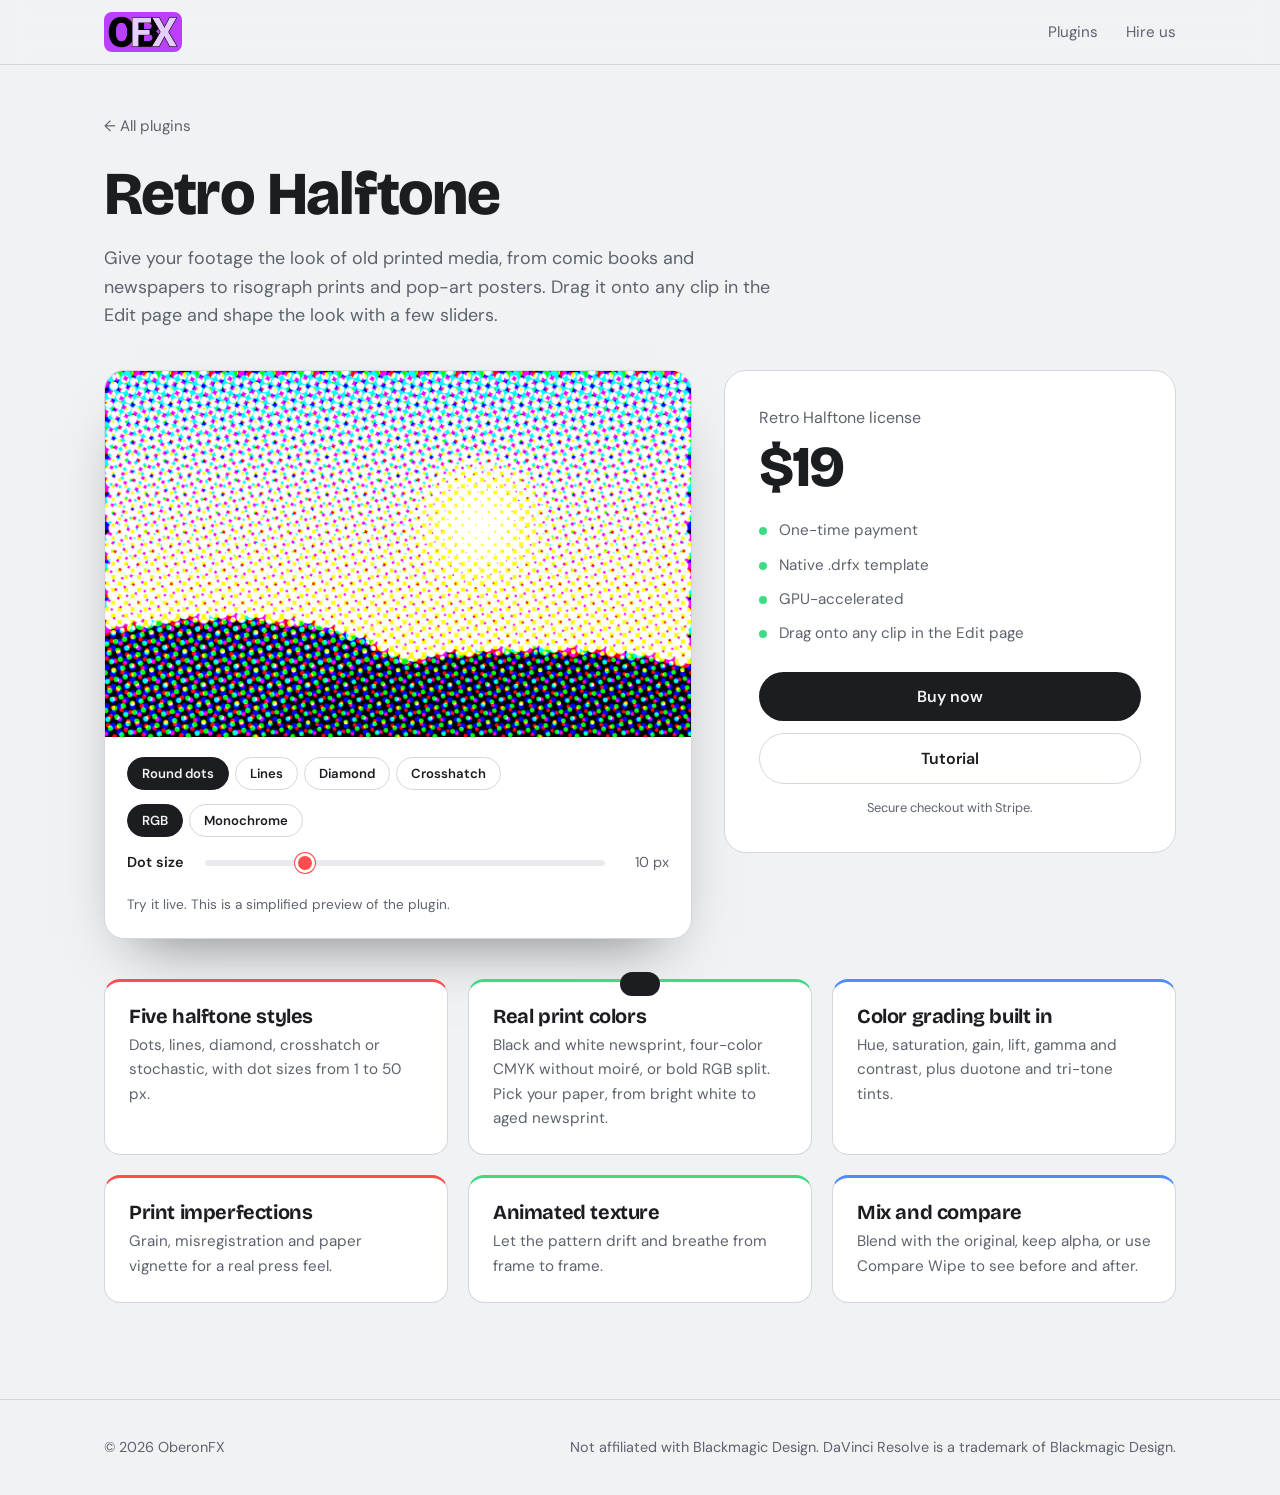
==== index.html @ e546869e "Add files via upload" ====
<!DOCTYPE html>
<html lang="en">
<head>
<meta charset="utf-8">
<meta name="viewport" content="width=device-width, initial-scale=1, viewport-fit=cover">
<title>Retro Halftone – Halftone Plugin for DaVinci Resolve | OberonFX</title>
<meta name="description" content="Retro Halftone is a GPU-accelerated DaVinci Resolve template that gives footage a vintage print look: comic dots, newsprint, risograph and pop art.">
<link rel="canonical" href="https://oberondhaene.github.io/OberonFX/retro-halftone/">
<link rel="icon" type="image/png" href="../favicon.png">
<meta property="og:type" content="website">
<meta property="og:site_name" content="OberonFX">
<meta property="og:title" content="Retro Halftone – Halftone Plugin for DaVinci Resolve | OberonFX">
<meta property="og:description" content="Retro Halftone is a GPU-accelerated DaVinci Resolve template that gives footage a vintage print look: comic dots, newsprint, risograph and pop art.">
<meta property="og:url" content="https://oberondhaene.github.io/OberonFX/retro-halftone/">
<meta property="og:image" content="https://oberondhaene.github.io/OberonFX/og-image.png">
<meta name="twitter:card" content="summary_large_image">
<meta name="twitter:title" content="Retro Halftone – Halftone Plugin for DaVinci Resolve | OberonFX">
<meta name="twitter:description" content="Retro Halftone is a GPU-accelerated DaVinci Resolve template that gives footage a vintage print look: comic dots, newsprint, risograph and pop art.">
<meta name="twitter:image" content="https://oberondhaene.github.io/OberonFX/og-image.png">
<link rel="preconnect" href="https://fonts.googleapis.com">
<link href="https://fonts.googleapis.com/css2?family=Bricolage+Grotesque:opsz,wght@12..96,500;12..96,700;12..96,800&family=DM+Sans:wght@400;500;600&display=swap" rel="stylesheet">
<link rel="stylesheet" href="../style.css">
<script type="application/ld+json">
{"@context":"https://schema.org","@type":"Product","name":"Retro Halftone","description":"Retro Halftone is a GPU-accelerated DaVinci Resolve template that gives footage a vintage print look: comic dots, newsprint, risograph and pop art.","image":"https://oberondhaene.github.io/OberonFX/og-image.png","brand":{"@type":"Brand","name":"OberonFX"},"offers":{"@type":"Offer","price":"19.00","priceCurrency":"USD","availability":"https://schema.org/InStock","url":"https://oberondhaene.github.io/OberonFX/retro-halftone/"}}
</script>
</head>
<body>
<nav><div class="wrap">
  <a class="logo" href="../" aria-label="OberonFX home"><img src="../logo.png" width="78" height="40" alt="OberonFX"></a>
  <div class="links"><a href="../#plugins">Plugins</a><a href="../#team">Hire us</a></div>
</div></nav>

<main>
<section style="padding-top:48px"><div class="wrap">
  <a class="back" href="../#plugins">← All plugins</a>
  <h1 style="font-size:clamp(2.4rem,5vw,3.8rem)">Retro Halftone</h1>
  <p class="intro">Give your footage the look of old printed media, from comic books and newspapers to risograph prints and pop-art posters. Drag it onto any clip in the Edit page and shape the look with a few sliders.</p>
  <div class="pg-grid">
    <div class="demo" aria-label="Retro Halftone live demo">
      <canvas class="cv" id="cv" width="640" height="400" role="img" aria-label="Halftone preview of a sunset"></canvas>
      <div class="controls">
        <div class="seg"><button data-pat="dots" aria-pressed="true">Round dots</button><button data-pat="lines" aria-pressed="false">Lines</button><button data-pat="diamond" aria-pressed="false">Diamond</button><button data-pat="cross" aria-pressed="false">Crosshatch</button></div>
        <div class="seg"><button data-mode="rgb" aria-pressed="true">RGB</button><button data-mode="mono" aria-pressed="false">Monochrome</button></div>
        <div class="ch" style="--c:var(--r);grid-template-columns:62px 1fr 52px"><label for="sz">Dot size</label><input id="sz" type="range" min="5" max="26" value="10"><output id="szo">10 px</output></div>
        <div class="demo-foot"><span>Try it live. This is a simplified preview of the plugin.</span></div>
      </div>
    </div>
    <aside class="buy" id="buy">
      <p class="badge-owned">✓ You own Retro Halftone</p>
      <p style="color:var(--muted);margin-bottom:8px">Retro Halftone license</p>
      <div class="big">$19</div>
      <ul><li>One-time payment</li><li>Native .drfx template</li><li>GPU-accelerated</li><li>Drag onto any clip in the Edit page</li></ul>
      <a class="btn" id="buyBtn" href="#">Buy now</a>
      <button class="btn dl" id="dlBtn">Download Retro Halftone</button>
      <a class="btn ghost" id="tutBtn" href="#" target="_blank" rel="noopener" style="margin-top:12px">Tutorial</a>
      <p class="note">Secure checkout with Stripe.</p>
    </aside>
  </div>
  <div class="featgrid">
    <div class="fcard"><h3>Five halftone styles</h3><p>Dots, lines, diamond, crosshatch or stochastic, with dot sizes from 1 to 50 px.</p></div>
    <div class="fcard"><h3>Real print colors</h3><p>Black and white newsprint, four-color CMYK without moiré, or bold RGB split. Pick your paper, from bright white to aged newsprint.</p></div>
    <div class="fcard"><h3>Color grading built in</h3><p>Hue, saturation, gain, lift, gamma and contrast, plus duotone and tri-tone tints.</p></div>
    <div class="fcard"><h3>Print imperfections</h3><p>Grain, misregistration and paper vignette for a real press feel.</p></div>
    <div class="fcard"><h3>Animated texture</h3><p>Let the pattern drift and breathe from frame to frame.</p></div>
    <div class="fcard"><h3>Mix and compare</h3><p>Blend with the original, keep alpha, or use Compare Wipe to see before and after.</p></div>
  </div>
</div></section>
</main>

<footer><div class="wrap"><span>© <span id="yr">2026</span> OberonFX</span><span>Not affiliated with Blackmagic Design. DaVinci Resolve is a trademark of Blackmagic Design.</span></div></footer>

<div class="toast" id="toast"></div>

<script>
// ---- CONFIG
// In Stripe, set the Payment Link’s success URL to this page followed by #paid.
const PAYMENT_LINK = "https://buy.stripe.com/bJe6oI9V73K21Mb4QB9MY01";
const DOWNLOAD_URL = "https://drive.google.com/drive/folders/1vEwv3GglMa76bEdZAZyiyL5EajBpy9Li?usp=sharing";
const TUTORIAL_URL = "https://youtu.be/P41u8GJo3FU";

const $ = id => document.getElementById(id);
const store = {
  get(){try{return localStorage.getItem("retrohalftone_owned")==="1"}catch(e){return false}},
  set(){try{localStorage.setItem("retrohalftone_owned","1")}catch(e){}}
};
$("yr").textContent = new Date().getFullYear();
function toast(msg){const t=$("toast");t.textContent=msg;t.classList.add("show");setTimeout(()=>t.classList.remove("show"),2600)}
function unlock(){$("buy").classList.add("unlocked")}

$("buyBtn").href = PAYMENT_LINK;
$("buyBtn").addEventListener("click",e=>{e.preventDefault();window.open(PAYMENT_LINK,"_top")});
$("tutBtn").href = TUTORIAL_URL;
$("dlBtn").onclick=()=>{ if(DOWNLOAD_URL)window.open(DOWNLOAD_URL,"_blank"); else toast("Add your installer link in DOWNLOAD_URL") };
if(store.get())unlock();

// Success URL for this plugin: this page followed by #paid
if(location.hash==="#paid"){store.set();unlock();toast("Payment received. Download unlocked.");try{history.replaceState(null,"",location.pathname)}catch(e){}}

// Live halftone preview
const cv=$("cv"),cx=cv.getContext("2d"),W=cv.width,H=cv.height;
const sc=document.createElement("canvas");sc.width=W;sc.height=H;const sx=sc.getContext("2d");
let g=sx.createLinearGradient(0,0,0,H*.7);g.addColorStop(0,"#5b7fb8");g.addColorStop(1,"#f6b47c");sx.fillStyle=g;sx.fillRect(0,0,W,H);
g=sx.createRadialGradient(410,170,0,410,170,80);g.addColorStop(0,"#fff6d8");g.addColorStop(.6,"#ffd27a");g.addColorStop(1,"rgba(255,210,122,0)");sx.fillStyle=g;sx.fillRect(300,60,220,220);
sx.fillStyle="#1e2a36";sx.beginPath();sx.ellipse(130,H,260,130,0,Math.PI,2*Math.PI);sx.fill();
sx.fillStyle="#16202a";sx.beginPath();sx.ellipse(470,H,300,95,0,Math.PI,2*Math.PI);sx.fill();
const px=sx.getImageData(0,0,W,H).data;
let pat="dots",mode="rgb",size=10;
const INK={c:"#00aeef",m:"#ec008c",y:"#ffe600",k:"#1b1b1b"};
function val(ch,x,y){
  const i=((y|0)*W+(x|0))*4,r=px[i]/255,gg=px[i+1]/255,b=px[i+2]/255;
  if(ch==="R")return r;if(ch==="G")return gg;if(ch==="B")return b;
  if(ch==="l")return 1-(.299*r+.587*gg+.114*b);
  const k=1-Math.max(r,gg,b);if(ch==="k")return k;
  const d=(1-k)||1;return ch==="c"?(1-r-k)/d:ch==="m"?(1-gg-k)/d:(1-b-k)/d;
}
function pass(ch,ang,col){
  const s=size,R=Math.hypot(W,H)/2,rad=ang*Math.PI/180,co=Math.cos(rad),si=Math.sin(rad);
  cx.save();cx.translate(W/2,H/2);cx.rotate(rad);cx.fillStyle=col;
  for(let u=-R;u<R;u+=s)for(let v=-R;v<R;v+=s){
    const wx=W/2+u*co-v*si,wy=H/2+u*si+v*co;
    if(wx<0||wy<0||wx>=W||wy>=H)continue;
    const a=Math.min(1,Math.max(0,val(ch,wx,wy)));if(a<.03)continue;
    if(pat==="dots"){cx.beginPath();cx.arc(u,v,s*.72*Math.sqrt(a),0,7);cx.fill()}
    else if(pat==="lines")cx.fillRect(u-s/2,v-s*a/2,s,s*a);
    else if(pat==="diamond"){const r=s*.9*Math.sqrt(a);cx.beginPath();cx.moveTo(u,v-r);cx.lineTo(u+r,v);cx.lineTo(u,v+r);cx.lineTo(u-r,v);cx.fill()}
    else{cx.fillRect(u-s/2,v-s*a*.3,s,s*a*.6);cx.fillRect(u-s*a*.3,v-s/2,s*a*.6,s)}
  }
  cx.restore();
}
function render(){
  cx.globalCompositeOperation="source-over";cx.fillStyle=mode==="rgb"?"#000":"#f1e8d2";cx.fillRect(0,0,W,H);
  cx.globalCompositeOperation=mode==="rgb"?"lighter":"multiply";
  if(mode==="mono")pass("l",45,INK.k);else{pass("R",15,"#f00");pass("G",75,"#0f0");pass("B",45,"#00f")}
  cx.globalCompositeOperation="source-over";
}
function seg(attr,set){const bs=document.querySelectorAll("["+attr+"]");bs.forEach(b=>b.onclick=()=>{set(b.getAttribute(attr));bs.forEach(x=>x.setAttribute("aria-pressed",x===b));render()})}
seg("data-pat",v=>pat=v);seg("data-mode",v=>mode=v);
$("sz").oninput=e=>{size=+e.target.value;$("szo").textContent=size+" px";render()};
render();
</script>
</body>
</html>
---- style.css ----
:root{
  --bg:#202226;--panel:#2a2d32;--panel2:#33363c;--line:#41454c;--text:#eceef1;--muted:#9aa0aa;
  --r:#ff4d4d;--g:#3ddc84;--b:#4d8dff;--accent:#ff4d4d;--btn-text:#16171a;
  color-scheme:dark;box-sizing:border-box;
  padding-top:env(safe-area-inset-top,0px);padding-bottom:env(safe-area-inset-bottom,0px);
}
@media (prefers-color-scheme:light){:root:not([data-theme="dark"]){
  --bg:#f1f2f4;--panel:#fff;--panel2:#e8eaee;--line:#d3d6dc;--text:#1b1d21;--muted:#5d636d;--btn-text:#fff;color-scheme:light}}
:root[data-theme="light"]{--bg:#f1f2f4;--panel:#fff;--panel2:#e8eaee;--line:#d3d6dc;--text:#1b1d21;--muted:#5d636d;--btn-text:#fff;color-scheme:light}
*,*::before,*::after{box-sizing:border-box}
html{scroll-behavior:smooth;scroll-padding-top:80px}
body{margin:0;background:var(--bg);color:var(--text);font:400 16px/1.6 "DM Sans",system-ui,sans-serif;-webkit-font-smoothing:antialiased}
h1,h2,h3{font-family:"Bricolage Grotesque","DM Sans",sans-serif;line-height:1.05;margin:0;letter-spacing:-.02em}
h1{font-size:clamp(2.6rem,6.5vw,5rem);font-weight:800}
h2{font-size:clamp(1.9rem,4vw,2.9rem);font-weight:700}
h3{font-size:1.25rem;font-weight:700}
p{margin:0}
a{color:inherit}
.wrap{max-width:1120px;margin:0 auto;padding:0 24px}
section{padding:96px 0}
:focus-visible{outline:2px solid var(--b);outline-offset:3px;border-radius:6px}

/* nav */
nav{position:sticky;top:0;z-index:20;background:color-mix(in srgb,var(--bg) 85%,transparent);backdrop-filter:blur(12px);border-bottom:1px solid var(--line)}
nav .wrap{display:flex;align-items:center;justify-content:space-between;height:64px}
.logo{font:800 1.2rem "Bricolage Grotesque",sans-serif;text-decoration:none;display:flex;align-items:center;gap:10px}
.logo i{display:flex;gap:3px}.logo i b{width:6px;height:18px;border-radius:2px}
.logo i b:nth-child(1){background:var(--r);transform:translateY(3px)}.logo i b:nth-child(2){background:var(--g)}.logo i b:nth-child(3){background:var(--b);transform:translateY(-3px)}
.links{display:flex;gap:28px;align-items:center;font-size:.95rem;color:var(--muted)}
.links a{text-decoration:none;transition:color .2s}.links a:hover{color:var(--text)}
@media(max-width:640px){.links a:not(.btn){display:none}}

/* buttons */
.btn{display:inline-flex;align-items:center;justify-content:center;gap:8px;border:0;cursor:pointer;font:600 1rem "DM Sans",sans-serif;padding:14px 26px;border-radius:999px;background:var(--text);color:var(--bg);text-decoration:none;transition:transform .2s,box-shadow .2s}
.btn:hover{transform:translateY(-2px);box-shadow:0 10px 24px -8px color-mix(in srgb,var(--text) 45%,transparent)}
.btn:active{transform:translateY(0)}
.btn.sm{padding:9px 18px;font-size:.9rem}
.btn.ghost{background:transparent;color:var(--text);border:1px solid var(--line);box-shadow:none}
.btn.ghost:hover{border-color:var(--text)}
.btn[disabled]{opacity:.5;cursor:not-allowed;transform:none;box-shadow:none}

/* hero */
.hero{padding:72px 0 40px}
.hero .wrap{display:grid;grid-template-columns:1fr 1.15fr;gap:56px;align-items:center}
@media(max-width:900px){.hero .wrap{grid-template-columns:1fr}}
.hero p.lead{color:var(--muted);font-size:1.15rem;max-width:44ch;margin:22px 0 32px}
.hero h1 span{display:block;animation:rise .9s cubic-bezier(.2,.8,.2,1) both}
.hero h1 span:nth-child(2){animation-delay:.12s}.hero h1 span:nth-child(3){animation-delay:.24s}
@keyframes rise{from{opacity:0;transform:translateY(32px)}to{opacity:1;transform:none}}
.cta-row{display:flex;gap:12px;flex-wrap:wrap;align-items:center}
.price-note{color:var(--muted);font-size:.9rem}

/* live demo */
.demo{background:var(--panel);border:1px solid var(--line);border-radius:20px;overflow:hidden;box-shadow:0 30px 60px -30px rgba(0,0,0,.5)}
.scene{position:relative;aspect-ratio:16/10;overflow:hidden;background:linear-gradient(#5b7fb8 0%,#e8a87c 55%,#f6d6a8 70%,#2b3a4a 70%)}
.scene .sun{position:absolute;left:62%;top:42%;width:18%;aspect-ratio:1;border-radius:50%;background:radial-gradient(#fff6d8,#ffd27a 60%,transparent 72%)}
.scene .hill{position:absolute;bottom:0;left:-10%;width:70%;height:42%;background:#1e2a36;border-radius:60% 40% 0 0}
.scene .hill.two{left:35%;width:80%;height:34%;background:#16202a;border-radius:50% 50% 0 0}
.scene .ramp{position:absolute;left:0;right:0;bottom:0;height:9%;background:linear-gradient(90deg,#000,#fff)}
.scene .chip{position:absolute;top:12px;left:12px;font-size:.75rem;font-weight:600;padding:4px 10px;border-radius:99px;background:rgba(0,0,0,.55);color:#fff}
.controls{padding:20px 22px 22px;display:grid;gap:14px}
.ch{display:grid;grid-template-columns:18px 1fr 52px;gap:14px;align-items:center;font-size:.9rem}
.ch label{font-weight:600}
.ch output{text-align:right;font-variant-numeric:tabular-nums;color:var(--muted)}
input[type=range]{-webkit-appearance:none;appearance:none;width:100%;height:6px;border-radius:99px;background:var(--panel2);outline-offset:6px;cursor:pointer}
input[type=range]::-webkit-slider-thumb{-webkit-appearance:none;width:20px;height:20px;border-radius:50%;background:var(--c);border:3px solid var(--panel);box-shadow:0 0 0 1px var(--c);transition:transform .15s}
input[type=range]::-webkit-slider-thumb:hover{transform:scale(1.2)}
input[type=range]::-moz-range-thumb{width:16px;height:16px;border-radius:50%;background:var(--c);border:3px solid var(--panel)}
.demo-foot{display:flex;justify-content:space-between;align-items:center;padding-top:6px;color:var(--muted);font-size:.85rem}
.demo-foot button{background:none;border:0;color:var(--text);cursor:pointer;font:600 .85rem "DM Sans";text-decoration:underline}

/* plugins grid */
.sec-head{display:flex;justify-content:space-between;align-items:end;gap:24px;flex-wrap:wrap;margin-bottom:40px}
.sec-head p{color:var(--muted);max-width:42ch}
.grid{display:grid;grid-template-columns:repeat(auto-fill,minmax(300px,1fr));gap:20px}
.card{background:var(--panel);border:1px solid var(--line);border-radius:18px;padding:26px;display:flex;flex-direction:column;gap:14px;transition:border-color .25s,transform .25s}
.card.main:hover{border-color:var(--r);transform:translateY(-4px)}
.card .thumb{height:120px;border-radius:12px;background:linear-gradient(90deg,var(--r),var(--g),var(--b));position:relative;overflow:hidden}
.card .thumb::after{content:"";position:absolute;inset:0;background:repeating-linear-gradient(90deg,transparent 0 11px,rgba(0,0,0,.18) 11px 12px)}
.card p{color:var(--muted);font-size:.95rem}
.card .row{display:flex;justify-content:space-between;align-items:center;margin-top:auto;padding-top:8px}
.card .price{font:700 1.4rem "Bricolage Grotesque"}
.card.soon{border-style:dashed;background:transparent;justify-content:center;align-items:flex-start}
.tag{font-size:.75rem;font-weight:600;padding:3px 10px;border-radius:99px;background:var(--panel2);color:var(--muted)}

/* product detail */
.detail .wrap{display:grid;grid-template-columns:1fr 1fr;gap:56px}
@media(max-width:860px){.detail .wrap{grid-template-columns:1fr}}
.feats{display:grid;gap:22px;margin-top:32px}
.feats div{padding-left:18px;border-left:3px solid var(--line)}
.feats div:nth-child(1){border-color:var(--r)}.feats div:nth-child(2){border-color:var(--g)}.feats div:nth-child(3){border-color:var(--b)}
.feats h3{margin-bottom:4px}.feats p{color:var(--muted)}
.buy{background:var(--panel);border:1px solid var(--line);border-radius:22px;padding:34px;align-self:start;position:sticky;top:96px}
.buy .big{font:800 3.6rem "Bricolage Grotesque";letter-spacing:-.03em;line-height:1}
.buy ul{list-style:none;padding:0;margin:22px 0 26px;display:grid;gap:10px;color:var(--muted);font-size:.95rem}
.buy li::before{content:"";display:inline-block;width:8px;height:8px;border-radius:50%;background:var(--g);margin-right:12px}
.buy .btn{width:100%}
.dl{display:none;margin-top:14px}
.unlocked .dl{display:block}
.unlocked #buyBtn{display:none}
.badge-owned{display:none;color:var(--g);font-weight:600;margin-bottom:12px}
.unlocked .badge-owned{display:block}

/* faq */
details{border-bottom:1px solid var(--line);padding:20px 0}
summary{cursor:pointer;font-weight:600;list-style:none;display:flex;justify-content:space-between}
summary::after{content:"+";transition:transform .25s;font-size:1.3rem;line-height:1}
details[open] summary::after{transform:rotate(45deg)}
details p{color:var(--muted);margin-top:10px;max-width:62ch}
footer{border-top:1px solid var(--line);padding:36px 0;color:var(--muted);font-size:.9rem}
footer .wrap{display:flex;justify-content:space-between;flex-wrap:wrap;gap:12px}

/* checkout modal */
.overlay{position:fixed;inset:0;z-index:50;background:rgba(10,11,13,.65);backdrop-filter:blur(6px);display:flex;align-items:center;justify-content:center;padding:20px;opacity:0;pointer-events:none;transition:opacity .25s}
.overlay.open{opacity:1;pointer-events:auto}
.modal{width:100%;max-width:440px;background:var(--panel);border:1px solid var(--line);border-radius:22px;padding:30px;transform:translateY(24px) scale(.97);transition:transform .35s cubic-bezier(.2,.9,.3,1.2);max-height:92vh;overflow:auto}
.overlay.open .modal{transform:none}
.modal h3{font-size:1.5rem;margin-bottom:18px}
.line{display:flex;justify-content:space-between;padding:12px 0;border-bottom:1px solid var(--line)}
.line.total{font-weight:700;font-size:1.1rem;border:0}
.field{display:grid;gap:6px;margin:16px 0 4px}
.field label{font-size:.85rem;font-weight:600}
.field input{font:inherit;color:var(--text);background:var(--bg);border:1px solid var(--line);border-radius:10px;padding:12px 14px}
.field input:focus{outline:2px solid var(--b);border-color:transparent}
.err{color:var(--r);font-size:.85rem;min-height:1.2em;margin-top:4px}
.modal .btn{width:100%;margin-top:8px}
.note{font-size:.8rem;color:var(--muted);margin-top:14px;text-align:center}
.x{float:right;background:none;border:0;color:var(--muted);font-size:1.6rem;cursor:pointer;line-height:1}
.success{text-align:center;padding:10px 0}
.success svg{width:64px;height:64px;margin-bottom:12px}
.success circle,.success path{fill:none;stroke:var(--g);stroke-width:4;stroke-linecap:round;stroke-linejoin:round;stroke-dasharray:200;stroke-dashoffset:200;animation:draw .7s .1s forwards}
.success path{animation-delay:.5s;stroke-dasharray:60;stroke-dashoffset:60}
@keyframes draw{to{stroke-dashoffset:0}}
.toast{position:fixed;left:50%;bottom:calc(24px + env(safe-area-inset-bottom,0px));transform:translate(-50%,120px);background:var(--text);color:var(--bg);padding:12px 20px;border-radius:99px;font-weight:600;font-size:.9rem;transition:transform .35s;z-index:60}
.toast.show{transform:translate(-50%,0)}
@media(prefers-reduced-motion:reduce){*,*::before,*::after{animation:none!important;transition:none!important}html{scroll-behavior:auto}}

.seg{display:flex;gap:6px;flex-wrap:wrap}
.seg button{font:600 .82rem "DM Sans",sans-serif;padding:7px 14px;border-radius:99px;border:1px solid var(--line);background:transparent;color:var(--text);cursor:pointer;transition:background .2s,color .2s}
.seg button[aria-pressed=true]{background:var(--text);color:var(--bg);border-color:var(--text)}
.cv{display:block;width:100%;height:auto;background:#f1e8d2}
.cl{display:flex;justify-content:space-between;align-items:center;gap:12px;flex-wrap:wrap;font-size:.85rem;color:var(--muted)}
.card .thumb.ht{background:radial-gradient(circle at 25% 25%,#00aeef 26%,transparent 28%) 0 0/18px 18px,radial-gradient(circle at 75% 75%,#ec008c 26%,transparent 28%) 0 0/18px 18px,#f1e8d2}
.card .thumb.ht::after{display:none}
.feats div:nth-child(3n+1){border-color:var(--r)}.feats div:nth-child(3n+2){border-color:var(--g)}.feats div:nth-child(3n){border-color:var(--b)}

[hidden]{display:none!important}
.logo img{height:40px;width:auto;display:block;border-radius:8px}
.back{display:inline-block;color:var(--muted);text-decoration:none;font-size:.95rem;margin-bottom:24px;transition:color .2s}
.back:hover{color:var(--text)}
.intro{color:var(--muted);font-size:1.12rem;max-width:56ch;margin:18px 0 40px}
.pg-grid{display:grid;grid-template-columns:1.3fr 1fr;gap:32px;align-items:start}
@media(max-width:900px){.pg-grid{grid-template-columns:1fr}}
.featgrid{display:grid;grid-template-columns:repeat(auto-fit,minmax(260px,1fr));gap:20px;margin-top:40px}
.fcard{background:var(--panel);border:1px solid var(--line);border-radius:16px;padding:24px;border-top:3px solid var(--r)}
.fcard:nth-child(3n+2){border-top-color:var(--g)}.fcard:nth-child(3n){border-top-color:var(--b)}
.fcard h3{margin-bottom:6px}.fcard p{color:var(--muted);font-size:.95rem}
a.card{text-decoration:none;color:inherit}
.card .go{font-weight:600;font-size:.9rem}
.card:hover .go{text-decoration:underline}
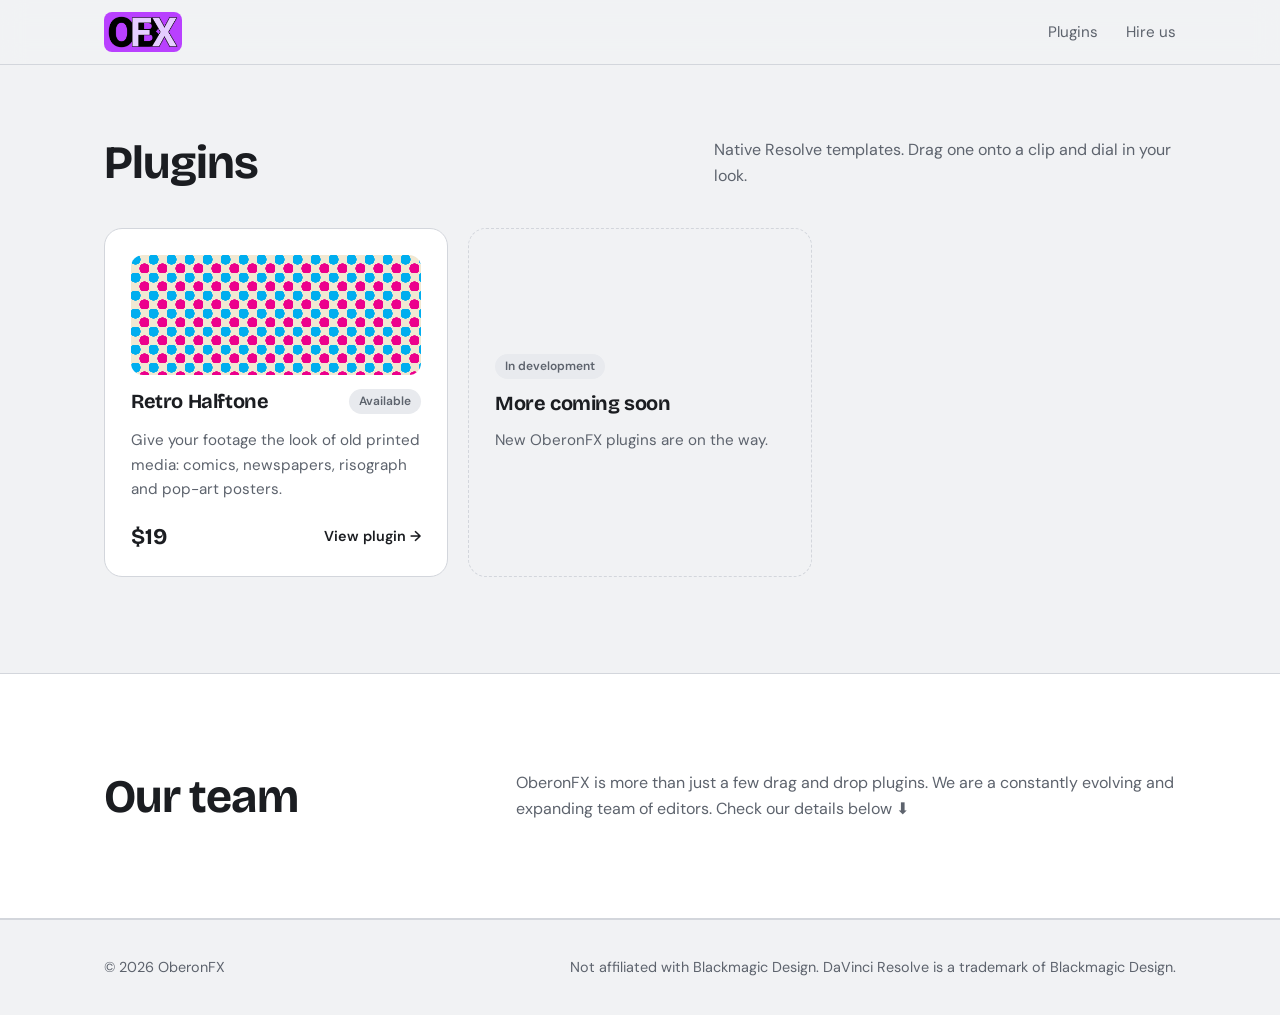
==== commit e08bff1f: "Add files via upload" ====
--- a/index.html
+++ b/index.html
@@ -3,140 +3,60 @@
 <head>
 <meta charset="utf-8">
 <meta name="viewport" content="width=device-width, initial-scale=1, viewport-fit=cover">
-<title>Retro Halftone – Halftone Plugin for DaVinci Resolve | OberonFX</title>
-<meta name="description" content="Retro Halftone is a GPU-accelerated DaVinci Resolve template that gives footage a vintage print look: comic dots, newsprint, risograph and pop art.">
-<link rel="canonical" href="https://oberondhaene.github.io/OberonFX/retro-halftone/">
-<link rel="icon" type="image/png" href="../favicon.png">
+<title>OberonFX – DaVinci Resolve Plugins</title>
+<meta name="description" content="OberonFX makes GPU-accelerated plugins for everyone. Browse effects like Retro Halftone and give your footage a distinctive look.">
+<link rel="canonical" href="https://oberondhaene.github.io/OberonFX/">
+<link rel="icon" type="image/png" href="favicon.png">
 <meta property="og:type" content="website">
 <meta property="og:site_name" content="OberonFX">
-<meta property="og:title" content="Retro Halftone – Halftone Plugin for DaVinci Resolve | OberonFX">
-<meta property="og:description" content="Retro Halftone is a GPU-accelerated DaVinci Resolve template that gives footage a vintage print look: comic dots, newsprint, risograph and pop art.">
-<meta property="og:url" content="https://oberondhaene.github.io/OberonFX/retro-halftone/">
+<meta property="og:title" content="OberonFX – DaVinci Resolve Plugins">
+<meta property="og:description" content="OberonFX makes GPU-accelerated plugins for everyone. Browse effects like Retro Halftone and give your footage a distinctive look.">
+<meta property="og:url" content="https://oberondhaene.github.io/OberonFX/">
 <meta property="og:image" content="https://oberondhaene.github.io/OberonFX/og-image.png">
 <meta name="twitter:card" content="summary_large_image">
-<meta name="twitter:title" content="Retro Halftone – Halftone Plugin for DaVinci Resolve | OberonFX">
-<meta name="twitter:description" content="Retro Halftone is a GPU-accelerated DaVinci Resolve template that gives footage a vintage print look: comic dots, newsprint, risograph and pop art.">
+<meta name="twitter:title" content="OberonFX – DaVinci Resolve Plugins">
+<meta name="twitter:description" content="OberonFX makes GPU-accelerated plugins for everyone. Browse effects like Retro Halftone and give your footage a distinctive look.">
 <meta name="twitter:image" content="https://oberondhaene.github.io/OberonFX/og-image.png">
 <link rel="preconnect" href="https://fonts.googleapis.com">
 <link href="https://fonts.googleapis.com/css2?family=Bricolage+Grotesque:opsz,wght@12..96,500;12..96,700;12..96,800&family=DM+Sans:wght@400;500;600&display=swap" rel="stylesheet">
-<link rel="stylesheet" href="../style.css">
-<script type="application/ld+json">
-{"@context":"https://schema.org","@type":"Product","name":"Retro Halftone","description":"Retro Halftone is a GPU-accelerated DaVinci Resolve template that gives footage a vintage print look: comic dots, newsprint, risograph and pop art.","image":"https://oberondhaene.github.io/OberonFX/og-image.png","brand":{"@type":"Brand","name":"OberonFX"},"offers":{"@type":"Offer","price":"19.00","priceCurrency":"USD","availability":"https://schema.org/InStock","url":"https://oberondhaene.github.io/OberonFX/retro-halftone/"}}
-</script>
+<link rel="stylesheet" href="style.css">
 </head>
 <body>
 <nav><div class="wrap">
-  <a class="logo" href="../" aria-label="OberonFX home"><img src="../logo.png" width="78" height="40" alt="OberonFX"></a>
-  <div class="links"><a href="../#plugins">Plugins</a><a href="../#team">Hire us</a></div>
+  <a class="logo" href="./" aria-label="OberonFX home"><img src="logo.png" width="78" height="40" alt="OberonFX"></a>
+  <div class="links"><a href="#plugins">Plugins</a><a href="#team">Hire us</a></div>
 </div></nav>
 
-<main>
-<section style="padding-top:48px"><div class="wrap">
-  <a class="back" href="../#plugins">← All plugins</a>
-  <h1 style="font-size:clamp(2.4rem,5vw,3.8rem)">Retro Halftone</h1>
-  <p class="intro">Give your footage the look of old printed media, from comic books and newspapers to risograph prints and pop-art posters. Drag it onto any clip in the Edit page and shape the look with a few sliders.</p>
-  <div class="pg-grid">
-    <div class="demo" aria-label="Retro Halftone live demo">
-      <canvas class="cv" id="cv" width="640" height="400" role="img" aria-label="Halftone preview of a sunset"></canvas>
-      <div class="controls">
-        <div class="seg"><button data-pat="dots" aria-pressed="true">Round dots</button><button data-pat="lines" aria-pressed="false">Lines</button><button data-pat="diamond" aria-pressed="false">Diamond</button><button data-pat="cross" aria-pressed="false">Crosshatch</button></div>
-        <div class="seg"><button data-mode="rgb" aria-pressed="true">RGB</button><button data-mode="mono" aria-pressed="false">Monochrome</button></div>
-        <div class="ch" style="--c:var(--r);grid-template-columns:62px 1fr 52px"><label for="sz">Dot size</label><input id="sz" type="range" min="5" max="26" value="10"><output id="szo">10 px</output></div>
-        <div class="demo-foot"><span>Try it live. This is a simplified preview of the plugin.</span></div>
-      </div>
-    </div>
-    <aside class="buy" id="buy">
-      <p class="badge-owned">✓ You own Retro Halftone</p>
-      <p style="color:var(--muted);margin-bottom:8px">Retro Halftone license</p>
-      <div class="big">$19</div>
-      <ul><li>One-time payment</li><li>Native .drfx template</li><li>GPU-accelerated</li><li>Drag onto any clip in the Edit page</li></ul>
-      <a class="btn" id="buyBtn" href="#">Buy now</a>
-      <button class="btn dl" id="dlBtn">Download Retro Halftone</button>
-      <a class="btn ghost" id="tutBtn" href="#" target="_blank" rel="noopener" style="margin-top:12px">Tutorial</a>
-      <p class="note">Secure checkout with Stripe.</p>
-    </aside>
+<main id="home">
+<section id="plugins" style="padding-top:72px"><div class="wrap">
+  <div class="sec-head"><h1 style="font-size:clamp(1.9rem,4vw,2.9rem);font-weight:700">Plugins</h1><p>Native Resolve templates. Drag one onto a clip and dial in your look.</p></div>
+  <div class="grid">
+    <a class="card main" href="retro-halftone/" aria-label="Open Retro Halftone">
+      <div class="thumb ht"></div>
+      <div style="display:flex;justify-content:space-between;align-items:center"><h3>Retro Halftone</h3><span class="tag">Available</span></div>
+      <p>Give your footage the look of old printed media: comics, newspapers, risograph and pop-art posters.</p>
+      <div class="row"><span class="price">$19</span><span class="go">View plugin →</span></div>
+    </a>
+    <article class="card soon">
+      <span class="tag">In development</span>
+      <h3>More coming soon</h3>
+      <p>New OberonFX plugins are on the way.</p>
+    </article>
   </div>
-  <div class="featgrid">
-    <div class="fcard"><h3>Five halftone styles</h3><p>Dots, lines, diamond, crosshatch or stochastic, with dot sizes from 1 to 50 px.</p></div>
-    <div class="fcard"><h3>Real print colors</h3><p>Black and white newsprint, four-color CMYK without moiré, or bold RGB split. Pick your paper, from bright white to aged newsprint.</p></div>
-    <div class="fcard"><h3>Color grading built in</h3><p>Hue, saturation, gain, lift, gamma and contrast, plus duotone and tri-tone tints.</p></div>
-    <div class="fcard"><h3>Print imperfections</h3><p>Grain, misregistration and paper vignette for a real press feel.</p></div>
-    <div class="fcard"><h3>Animated texture</h3><p>Let the pattern drift and breathe from frame to frame.</p></div>
-    <div class="fcard"><h3>Mix and compare</h3><p>Blend with the original, keep alpha, or use Compare Wipe to see before and after.</p></div>
-  </div>
+</div></section>
+
+
+<section id="team" style="background:var(--panel);border-block:1px solid var(--line)"><div class="wrap">
+  <div class="sec-head" style="margin-bottom:0"><h2>Our team</h2><p style="max-width:60ch">OberonFX is more than just a few drag and drop plugins. We are a constantly evolving and expanding team of editors. Check our details below ⬇️</p></div>
 </div></section>
 </main>
 
 <footer><div class="wrap"><span>© <span id="yr">2026</span> OberonFX</span><span>Not affiliated with Blackmagic Design. DaVinci Resolve is a trademark of Blackmagic Design.</span></div></footer>
 
-<div class="toast" id="toast"></div>
-
 <script>
-// ---- CONFIG
-// In Stripe, set the Payment Link’s success URL to this page followed by #paid.
-const PAYMENT_LINK = "https://buy.stripe.com/bJe6oI9V73K21Mb4QB9MY01";
-const DOWNLOAD_URL = "https://drive.google.com/drive/folders/1vEwv3GglMa76bEdZAZyiyL5EajBpy9Li?usp=sharing";
-const TUTORIAL_URL = "https://youtu.be/P41u8GJo3FU";
-
-const $ = id => document.getElementById(id);
-const store = {
-  get(){try{return localStorage.getItem("retrohalftone_owned")==="1"}catch(e){return false}},
-  set(){try{localStorage.setItem("retrohalftone_owned","1")}catch(e){}}
-};
-$("yr").textContent = new Date().getFullYear();
-function toast(msg){const t=$("toast");t.textContent=msg;t.classList.add("show");setTimeout(()=>t.classList.remove("show"),2600)}
-function unlock(){$("buy").classList.add("unlocked")}
-
-$("buyBtn").href = PAYMENT_LINK;
-$("buyBtn").addEventListener("click",e=>{e.preventDefault();window.open(PAYMENT_LINK,"_top")});
-$("tutBtn").href = TUTORIAL_URL;
-$("dlBtn").onclick=()=>{ if(DOWNLOAD_URL)window.open(DOWNLOAD_URL,"_blank"); else toast("Add your installer link in DOWNLOAD_URL") };
-if(store.get())unlock();
-
-// Success URL for this plugin: this page followed by #paid
-if(location.hash==="#paid"){store.set();unlock();toast("Payment received. Download unlocked.");try{history.replaceState(null,"",location.pathname)}catch(e){}}
-
-// Live halftone preview
-const cv=$("cv"),cx=cv.getContext("2d"),W=cv.width,H=cv.height;
-const sc=document.createElement("canvas");sc.width=W;sc.height=H;const sx=sc.getContext("2d");
-let g=sx.createLinearGradient(0,0,0,H*.7);g.addColorStop(0,"#5b7fb8");g.addColorStop(1,"#f6b47c");sx.fillStyle=g;sx.fillRect(0,0,W,H);
-g=sx.createRadialGradient(410,170,0,410,170,80);g.addColorStop(0,"#fff6d8");g.addColorStop(.6,"#ffd27a");g.addColorStop(1,"rgba(255,210,122,0)");sx.fillStyle=g;sx.fillRect(300,60,220,220);
-sx.fillStyle="#1e2a36";sx.beginPath();sx.ellipse(130,H,260,130,0,Math.PI,2*Math.PI);sx.fill();
-sx.fillStyle="#16202a";sx.beginPath();sx.ellipse(470,H,300,95,0,Math.PI,2*Math.PI);sx.fill();
-const px=sx.getImageData(0,0,W,H).data;
-let pat="dots",mode="rgb",size=10;
-const INK={c:"#00aeef",m:"#ec008c",y:"#ffe600",k:"#1b1b1b"};
-function val(ch,x,y){
-  const i=((y|0)*W+(x|0))*4,r=px[i]/255,gg=px[i+1]/255,b=px[i+2]/255;
-  if(ch==="R")return r;if(ch==="G")return gg;if(ch==="B")return b;
-  if(ch==="l")return 1-(.299*r+.587*gg+.114*b);
-  const k=1-Math.max(r,gg,b);if(ch==="k")return k;
-  const d=(1-k)||1;return ch==="c"?(1-r-k)/d:ch==="m"?(1-gg-k)/d:(1-b-k)/d;
-}
-function pass(ch,ang,col){
-  const s=size,R=Math.hypot(W,H)/2,rad=ang*Math.PI/180,co=Math.cos(rad),si=Math.sin(rad);
-  cx.save();cx.translate(W/2,H/2);cx.rotate(rad);cx.fillStyle=col;
-  for(let u=-R;u<R;u+=s)for(let v=-R;v<R;v+=s){
-    const wx=W/2+u*co-v*si,wy=H/2+u*si+v*co;
-    if(wx<0||wy<0||wx>=W||wy>=H)continue;
-    const a=Math.min(1,Math.max(0,val(ch,wx,wy)));if(a<.03)continue;
-    if(pat==="dots"){cx.beginPath();cx.arc(u,v,s*.72*Math.sqrt(a),0,7);cx.fill()}
-    else if(pat==="lines")cx.fillRect(u-s/2,v-s*a/2,s,s*a);
-    else if(pat==="diamond"){const r=s*.9*Math.sqrt(a);cx.beginPath();cx.moveTo(u,v-r);cx.lineTo(u+r,v);cx.lineTo(u,v+r);cx.lineTo(u-r,v);cx.fill()}
-    else{cx.fillRect(u-s/2,v-s*a*.3,s,s*a*.6);cx.fillRect(u-s*a*.3,v-s/2,s*a*.6,s)}
-  }
-  cx.restore();
-}
-function render(){
-  cx.globalCompositeOperation="source-over";cx.fillStyle=mode==="rgb"?"#000":"#f1e8d2";cx.fillRect(0,0,W,H);
-  cx.globalCompositeOperation=mode==="rgb"?"lighter":"multiply";
-  if(mode==="mono")pass("l",45,INK.k);else{pass("R",15,"#f00");pass("G",75,"#0f0");pass("B",45,"#00f")}
-  cx.globalCompositeOperation="source-over";
-}
-function seg(attr,set){const bs=document.querySelectorAll("["+attr+"]");bs.forEach(b=>b.onclick=()=>{set(b.getAttribute(attr));bs.forEach(x=>x.setAttribute("aria-pressed",x===b));render()})}
-seg("data-pat",v=>pat=v);seg("data-mode",v=>mode=v);
-$("sz").oninput=e=>{size=+e.target.value;$("szo").textContent=size+" px";render()};
-render();
+// Old Stripe success links point at /#paid, so forward them to the plugin page
+if(location.hash==="#paid")location.replace("retro-halftone/#paid");
+document.getElementById("yr").textContent=new Date().getFullYear();
 </script>
 </body>
 </html>
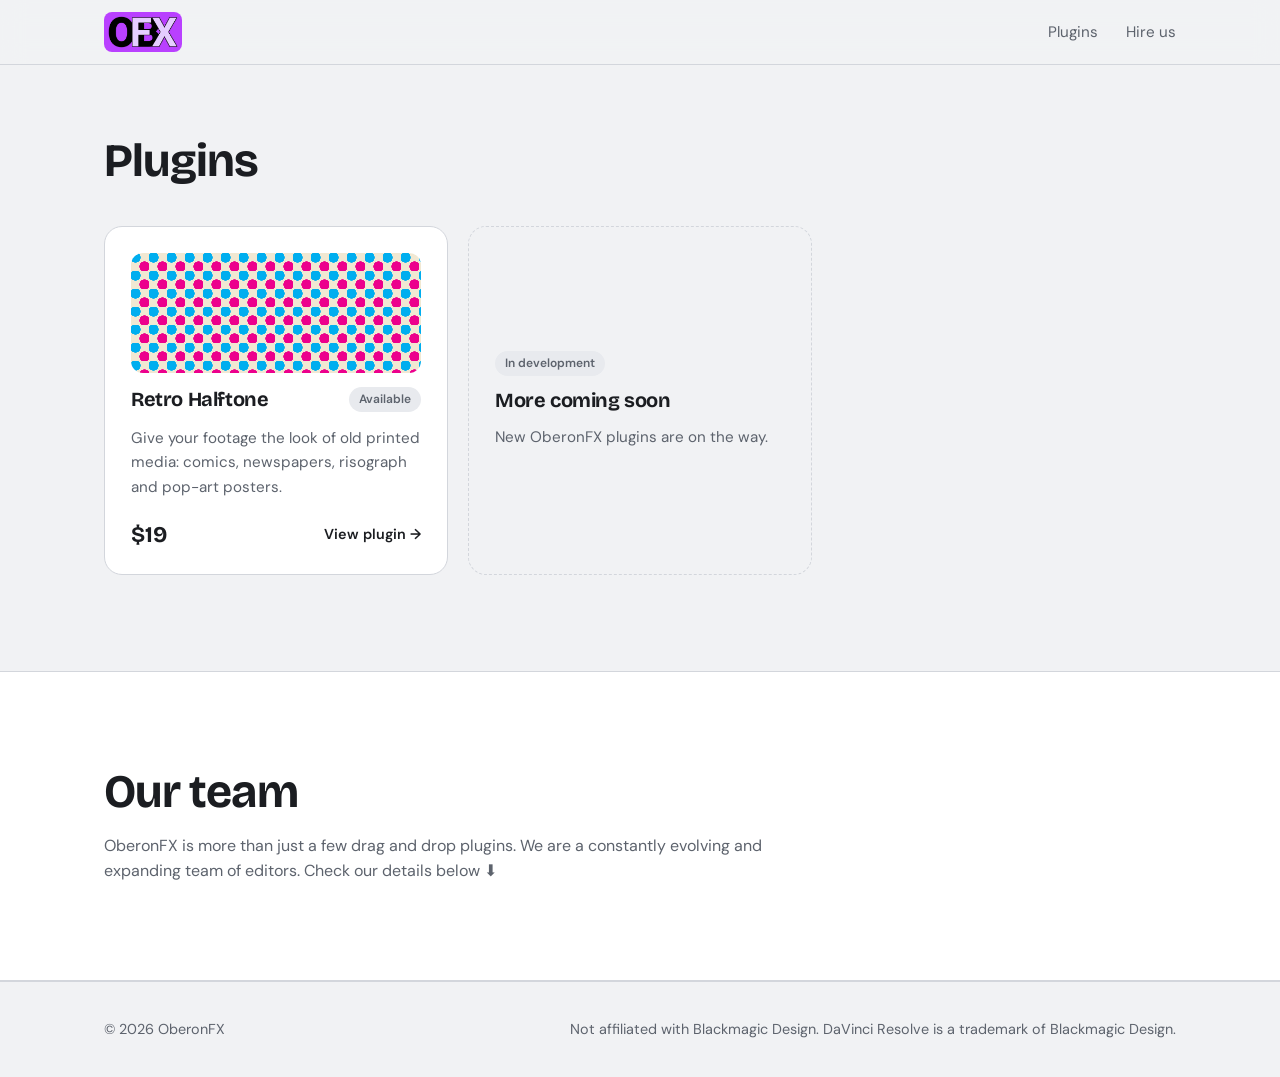
==== commit 9a44524b: "Add files via upload" ====
--- a/index.html
+++ b/index.html
@@ -3,18 +3,18 @@
 <head>
 <meta charset="utf-8">
 <meta name="viewport" content="width=device-width, initial-scale=1, viewport-fit=cover">
-<title>OberonFX – DaVinci Resolve Plugins</title>
+<title>OberonFX</title>
 <meta name="description" content="OberonFX makes GPU-accelerated plugins for everyone. Browse effects like Retro Halftone and give your footage a distinctive look.">
 <link rel="canonical" href="https://oberondhaene.github.io/OberonFX/">
 <link rel="icon" type="image/png" href="favicon.png">
 <meta property="og:type" content="website">
 <meta property="og:site_name" content="OberonFX">
-<meta property="og:title" content="OberonFX – DaVinci Resolve Plugins">
+<meta property="og:title" content="OberonFX">
 <meta property="og:description" content="OberonFX makes GPU-accelerated plugins for everyone. Browse effects like Retro Halftone and give your footage a distinctive look.">
 <meta property="og:url" content="https://oberondhaene.github.io/OberonFX/">
 <meta property="og:image" content="https://oberondhaene.github.io/OberonFX/og-image.png">
 <meta name="twitter:card" content="summary_large_image">
-<meta name="twitter:title" content="OberonFX – DaVinci Resolve Plugins">
+<meta name="twitter:title" content="OberonFX">
 <meta name="twitter:description" content="OberonFX makes GPU-accelerated plugins for everyone. Browse effects like Retro Halftone and give your footage a distinctive look.">
 <meta name="twitter:image" content="https://oberondhaene.github.io/OberonFX/og-image.png">
 <link rel="preconnect" href="https://fonts.googleapis.com">
@@ -29,7 +29,7 @@
 
 <main id="home">
 <section id="plugins" style="padding-top:72px"><div class="wrap">
-  <div class="sec-head"><h1 style="font-size:clamp(1.9rem,4vw,2.9rem);font-weight:700">Plugins</h1><p>Native Resolve templates. Drag one onto a clip and dial in your look.</p></div>
+  <div class="sec-head"><h1 style="font-size:clamp(1.9rem,4vw,2.9rem);font-weight:700">Plugins</h1></div>
   <div class="grid">
     <a class="card main" href="retro-halftone/" aria-label="Open Retro Halftone">
       <div class="thumb ht"></div>
@@ -47,7 +47,7 @@
 
 
 <section id="team" style="background:var(--panel);border-block:1px solid var(--line)"><div class="wrap">
-  <div class="sec-head" style="margin-bottom:0"><h2>Our team</h2><p style="max-width:60ch">OberonFX is more than just a few drag and drop plugins. We are a constantly evolving and expanding team of editors. Check our details below ⬇️</p></div>
+  <div><h2>Our team</h2><p style="max-width:60ch;margin-top:16px;color:var(--muted)">OberonFX is more than just a few drag and drop plugins. We are a constantly evolving and expanding team of editors. Check our details below ⬇️</p></div>
 </div></section>
 </main>
 
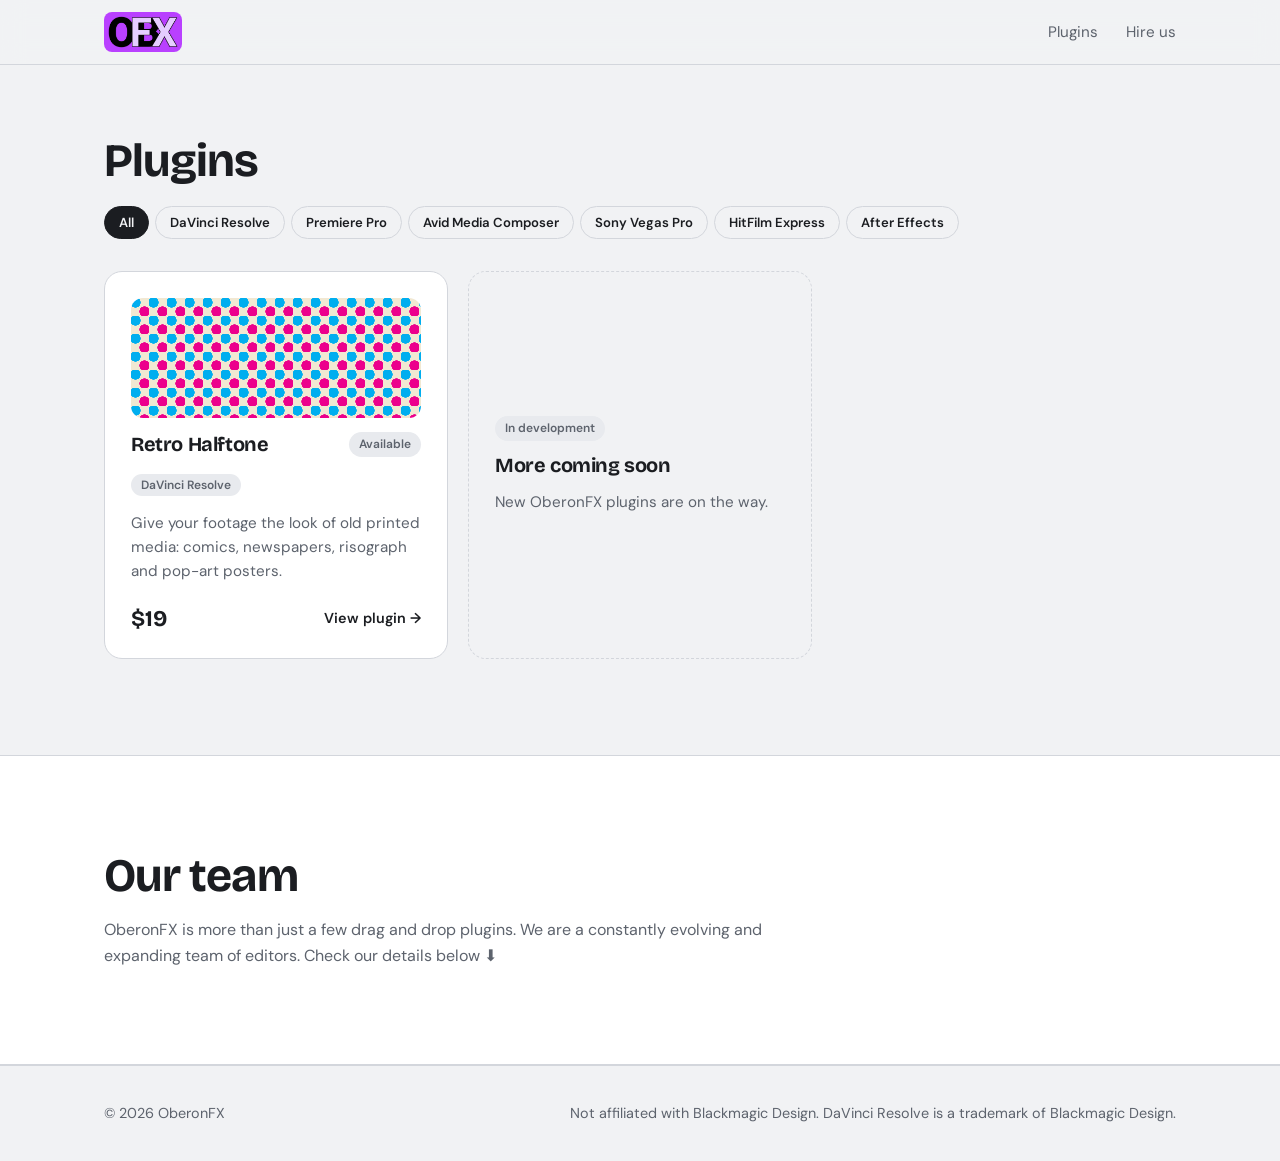
==== commit 17130465: "Add files via upload" ====
--- a/index.html
+++ b/index.html
@@ -29,20 +29,31 @@
 
 <main id="home">
 <section id="plugins" style="padding-top:72px"><div class="wrap">
-  <div class="sec-head"><h1 style="font-size:clamp(1.9rem,4vw,2.9rem);font-weight:700">Plugins</h1></div>
+  <div class="sec-head" style="margin-bottom:20px"><h1 style="font-size:clamp(1.9rem,4vw,2.9rem);font-weight:700">Plugins</h1></div>
+  <div class="seg" id="filters" role="group" aria-label="Filter by editing software" style="margin-bottom:32px">
+    <button data-filter="all" aria-pressed="true">All</button>
+    <button data-filter="resolve" aria-pressed="false">DaVinci Resolve</button>
+    <button data-filter="premiere" aria-pressed="false">Premiere Pro</button>
+    <button data-filter="avid" aria-pressed="false">Avid Media Composer</button>
+    <button data-filter="vegas" aria-pressed="false">Sony Vegas Pro</button>
+    <button data-filter="hitfilm" aria-pressed="false">HitFilm Express</button>
+    <button data-filter="ae" aria-pressed="false">After Effects</button>
+  </div>
   <div class="grid">
-    <a class="card main" href="retro-halftone/" aria-label="Open Retro Halftone">
+    <a class="card main" data-platforms="resolve" href="retro-halftone/" aria-label="Open Retro Halftone">
       <div class="thumb ht"></div>
       <div style="display:flex;justify-content:space-between;align-items:center"><h3>Retro Halftone</h3><span class="tag">Available</span></div>
+      <div class="tags"><span class="tag">DaVinci Resolve</span></div>
       <p>Give your footage the look of old printed media: comics, newspapers, risograph and pop-art posters.</p>
       <div class="row"><span class="price">$19</span><span class="go">View plugin →</span></div>
     </a>
-    <article class="card soon">
+    <article class="card soon" data-platforms="">
       <span class="tag">In development</span>
       <h3>More coming soon</h3>
       <p>New OberonFX plugins are on the way.</p>
     </article>
   </div>
+  <p id="empty" hidden style="color:var(--muted);margin-top:8px">No plugins for this software yet. More are on the way.</p>
 </div></section>
 
 
@@ -56,6 +67,13 @@
 <script>
 // Old Stripe success links point at /#paid, so forward them to the plugin page
 if(location.hash==="#paid")location.replace("retro-halftone/#paid");
+const fb=document.querySelectorAll("[data-filter]"),cards=document.querySelectorAll("[data-platforms]");
+fb.forEach(b=>b.onclick=()=>{
+  const f=b.dataset.filter;let n=0;
+  fb.forEach(x=>x.setAttribute("aria-pressed",x===b));
+  cards.forEach(c=>{const show=f==="all"||c.dataset.platforms.split(" ").includes(f);c.hidden=!show;if(show&&!c.classList.contains("soon"))n++});
+  document.getElementById("empty").hidden=n>0;
+});
 document.getElementById("yr").textContent=new Date().getFullYear();
 </script>
 </body>
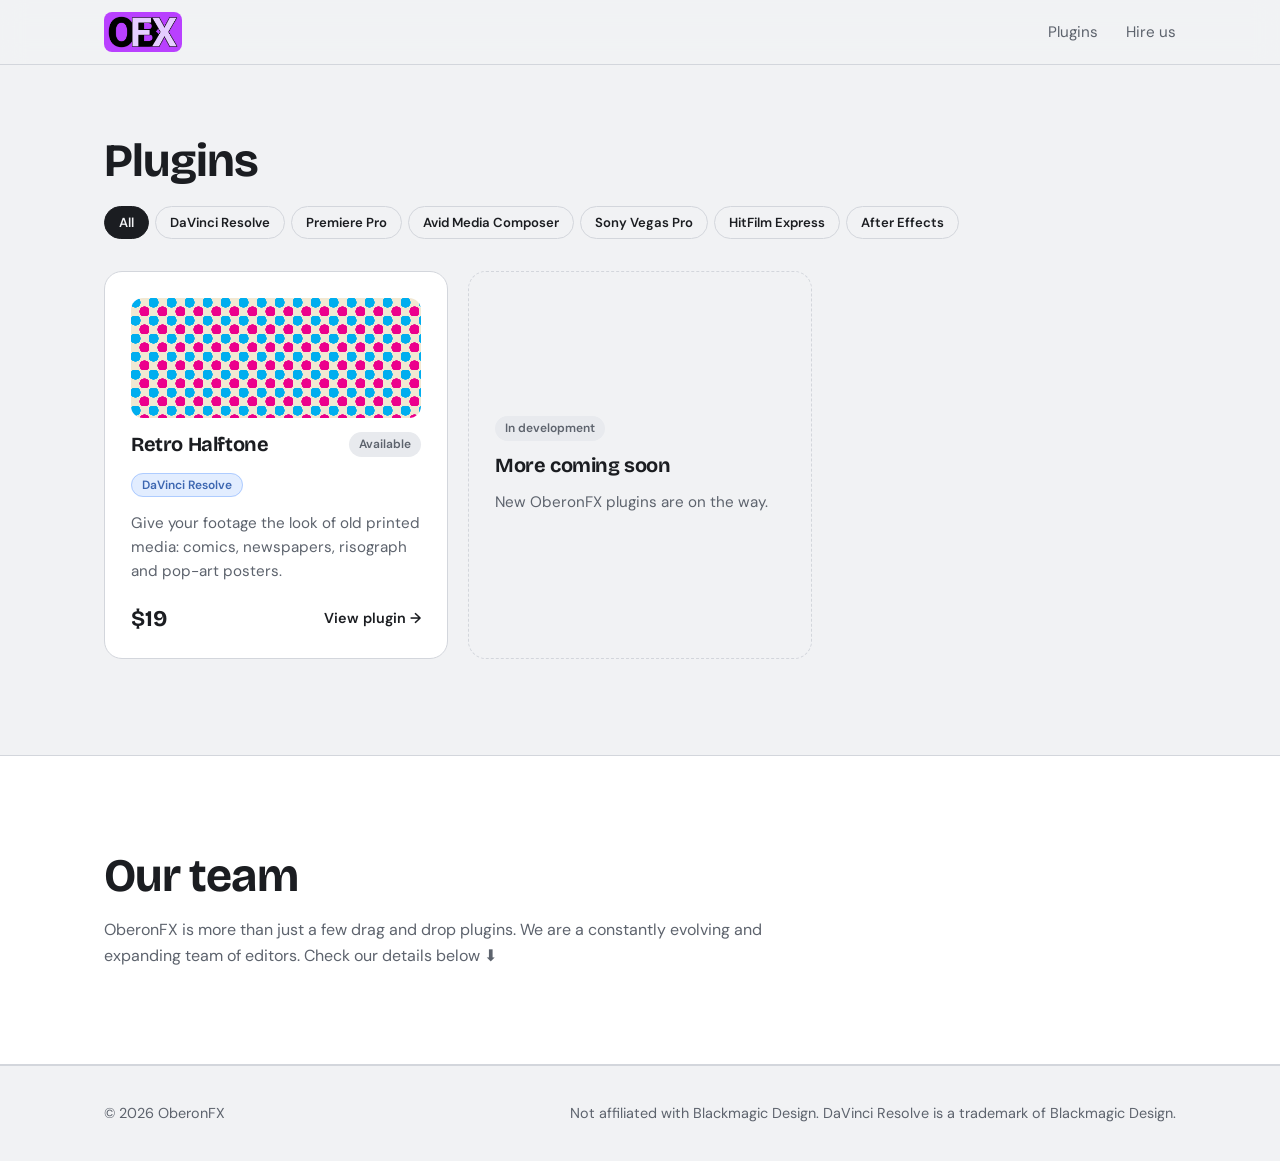
==== commit 5ce8450d: "Add files via upload" ====
--- a/index.html
+++ b/index.html
@@ -43,7 +43,7 @@
     <a class="card main" data-platforms="resolve" href="retro-halftone/" aria-label="Open Retro Halftone">
       <div class="thumb ht"></div>
       <div style="display:flex;justify-content:space-between;align-items:center"><h3>Retro Halftone</h3><span class="tag">Available</span></div>
-      <div class="tags"><span class="tag">DaVinci Resolve</span></div>
+      <div class="tags"><span class="tag plat">DaVinci Resolve</span></div>
       <p>Give your footage the look of old printed media: comics, newspapers, risograph and pop-art posters.</p>
       <div class="row"><span class="price">$19</span><span class="go">View plugin →</span></div>
     </a>
--- a/style.css
+++ b/style.css
@@ -158,3 +158,6 @@
 a.card{text-decoration:none;color:inherit}
 .card .go{font-weight:600;font-size:.9rem}
 .card:hover .go{text-decoration:underline}
+
+/* blue platform tags */
+.tag.plat{background:color-mix(in srgb,var(--b) 16%,transparent);color:color-mix(in srgb,var(--b) 65%,var(--text));border:1px solid color-mix(in srgb,var(--b) 35%,transparent)}
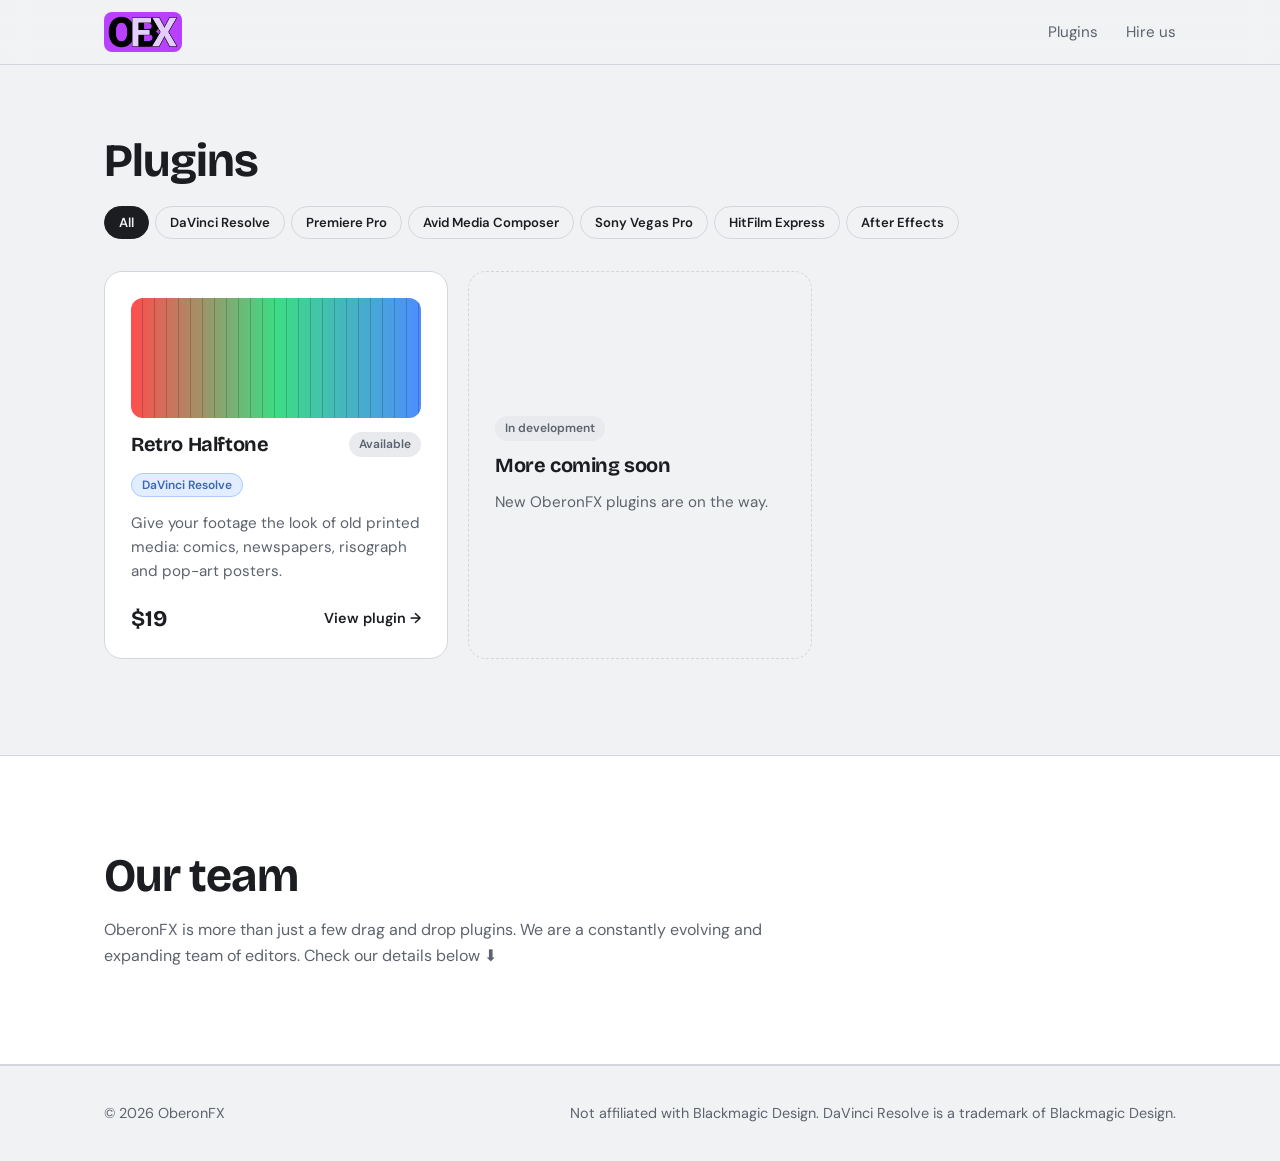
==== commit 3202809c: "Add files via upload" ====
--- a/index.html
+++ b/index.html
@@ -19,7 +19,7 @@
 <meta name="twitter:image" content="https://oberondhaene.github.io/OberonFX/og-image.png">
 <link rel="preconnect" href="https://fonts.googleapis.com">
 <link href="https://fonts.googleapis.com/css2?family=Bricolage+Grotesque:opsz,wght@12..96,500;12..96,700;12..96,800&family=DM+Sans:wght@400;500;600&display=swap" rel="stylesheet">
-<link rel="stylesheet" href="style.css">
+<link rel="stylesheet" href="style.css?v=5">
 </head>
 <body>
 <nav><div class="wrap">
@@ -41,7 +41,10 @@
   </div>
   <div class="grid">
     <a class="card main" data-platforms="resolve" href="retro-halftone/" aria-label="Open Retro Halftone">
-      <div class="thumb ht"></div>
+      <div class="thumb vid">
+        <!-- Card video: change the file name or paste a full https:// address if the video is hosted elsewhere -->
+        <video src="retro-halftone/media/3.mp4" autoplay muted loop playsinline preload="metadata" aria-hidden="true"></video>
+      </div>
       <div style="display:flex;justify-content:space-between;align-items:center"><h3>Retro Halftone</h3><span class="tag">Available</span></div>
       <div class="tags"><span class="tag plat">DaVinci Resolve</span></div>
       <p>Give your footage the look of old printed media: comics, newspapers, risograph and pop-art posters.</p>
